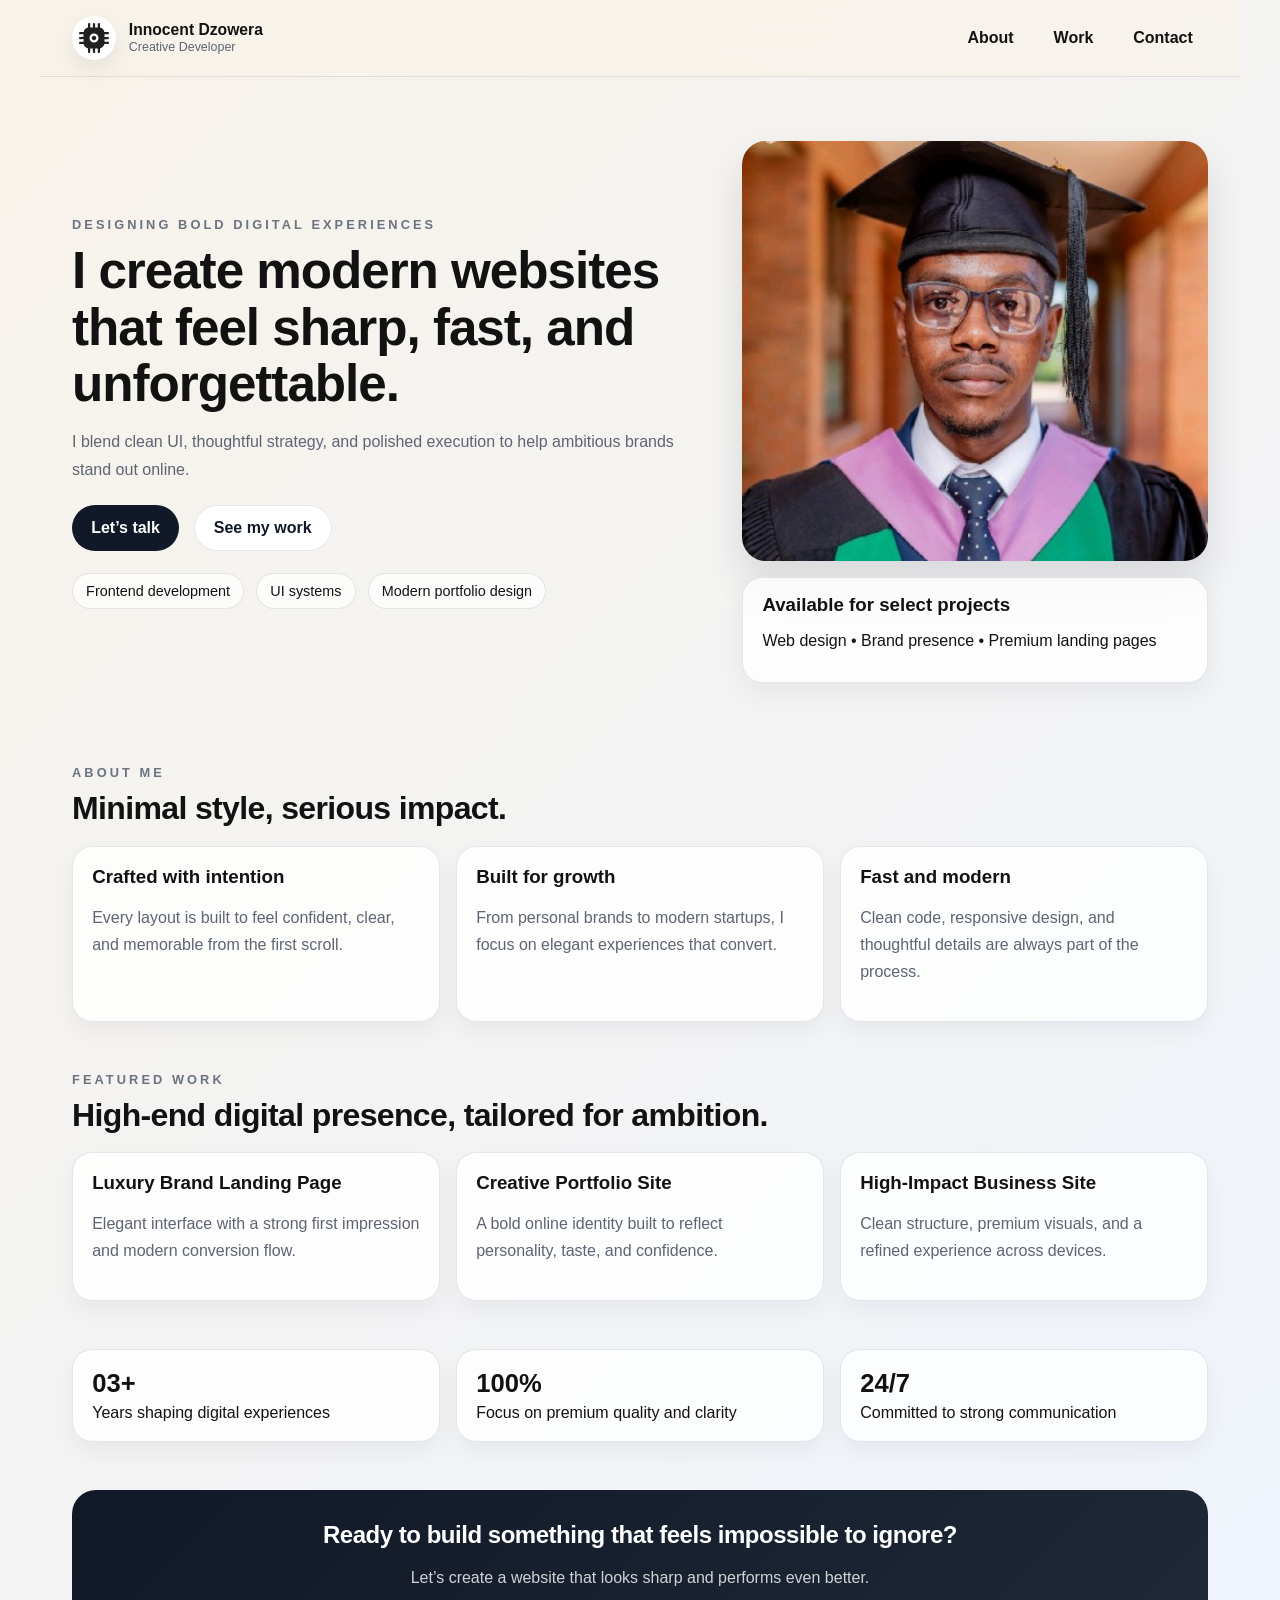
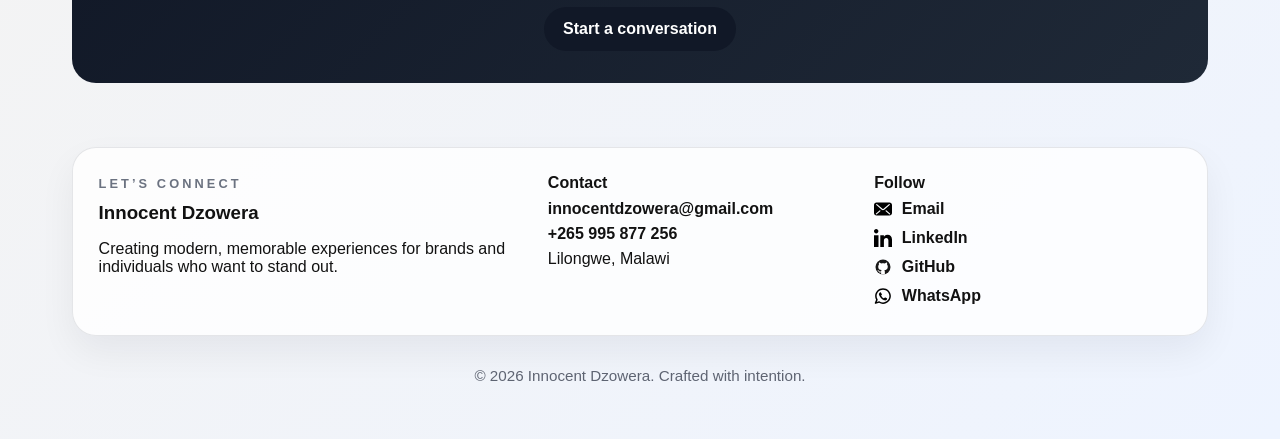
==== index.html @ d93cdc08 "made the three pages alive" ====
<!DOCTYPE html>
<html lang="en">
<head>
  <meta charset="UTF-8">
  <meta name="viewport" content="width=device-width, initial-scale=1.0">
  <title>Portfolio Page | Innocent Dzowera</title>
  <link rel="stylesheet" href="style.css">
</head>
<body>
  <header class="site-header">
    <a class="brand" href="#home">
      <img class="brand-logo" src="assets/logo.svg" alt="Innocent Dzowera logo">
      <span class="brand-text">
        <strong>Innocent Dzowera</strong>
        <small>Creative Developer</small>
      </span>
    </a>

    <nav class="site-nav" aria-label="Primary navigation">
      <a href="#about">About</a>
      <a href="work.html">Work</a>
      <a href="#footer">Contact</a>
    </nav>
  </header>

  <main id="home">
    <section class="hero">
      <div class="hero-copy">
        <p class="eyebrow">Designing bold digital experiences</p>
        <h1>I create modern websites that feel sharp, fast, and unforgettable.</h1>
        <p class="hero-text">
          I blend clean UI, thoughtful strategy, and polished execution to help ambitious brands stand out online.
        </p>
        <div class="hero-actions">
          <a class="btn btn-primary" href="#contact">Let’s talk</a>
          <a class="btn btn-secondary" href="#work">See my work</a>
        </div>
        <ul class="hero-highlights">
          <li>Frontend development</li>
          <li>UI systems</li>
          <li>Modern portfolio design</li>
        </ul>
      </div>

      <div class="hero-panel">
        <img src="assets/profile.jfif" alt="Portrait of Innocent Dzowera">
        <div class="hero-card">
          <h3>Available for select projects</h3>
          <p>Web design • Brand presence • Premium landing pages</p>
        </div>
      </div>
    </section>

    <section id="about" class="section">
      <div class="section-heading">
        <p class="eyebrow">About me</p>
        <h2>Minimal style, serious impact.</h2>
      </div>
      <div class="card-grid">
        <article class="info-card">
          <h3>Crafted with intention</h3>
          <p>Every layout is built to feel confident, clear, and memorable from the first scroll.</p>
        </article>
        <article class="info-card">
          <h3>Built for growth</h3>
          <p>From personal brands to modern startups, I focus on elegant experiences that convert.</p>
        </article>
        <article class="info-card">
          <h3>Fast and modern</h3>
          <p>Clean code, responsive design, and thoughtful details are always part of the process.</p>
        </article>
      </div>
    </section>

    <section id="work" class="section">
      <div class="section-heading">
        <p class="eyebrow">Featured work</p>
        <h2>High-end digital presence, tailored for ambition.</h2>
      </div>
      <div class="project-grid">
        <article class="project-card">
          <h3>Luxury Brand Landing Page</h3>
          <p>Elegant interface with a strong first impression and modern conversion flow.</p>
        </article>
        <article class="project-card">
          <h3>Creative Portfolio Site</h3>
          <p>A bold online identity built to reflect personality, taste, and confidence.</p>
        </article>
        <article class="project-card">
          <h3>High-Impact Business Site</h3>
          <p>Clean structure, premium visuals, and a refined experience across devices.</p>
        </article>
      </div>
    </section>

    <section class="section stats-section">
      <div class="stats-card">
        <strong>03+</strong>
        <span>Years shaping digital experiences</span>
      </div>
      <div class="stats-card">
        <strong>100%</strong>
        <span>Focus on premium quality and clarity</span>
      </div>
      <div class="stats-card">
        <strong>24/7</strong>
        <span>Committed to strong communication</span>
      </div>
    </section>

    <section id="contact" class="cta-section">
      <h2>Ready to build something that feels impossible to ignore?</h2>
      <p>Let’s create a website that looks sharp and performs even better.</p>
      <a class="btn btn-primary" href="mailto:hello@dzowera.com">Start a conversation</a>
    </section>
  </main>

  <footer id="footer" class="site-footer">
    <div class="footer-panel">
      <div>
        <p class="eyebrow">Let’s connect</p>
        <h3>Innocent Dzowera</h3>
        <p>Creating modern, memorable experiences for brands and individuals who want to stand out.</p>
      </div>

      <div>
        <h4>Contact</h4>
        <ul class="footer-links">
          <li><a href="mailto:innocentdzowera@gmail.com">innocentdzowera@gmail.com</a></li>
          <li><a href="tel:+265995877256">+265 995 877 256</a></li>
          <li>Lilongwe, Malawi</li>
        </ul>
      </div>

      <div>
        <h4>Follow</h4>
        <ul class="footer-links social-links">
          <li>
            <a href="mailto:hello@dzowera.com" aria-label="Email">
              <img src="assets/email.svg" alt="Email icon">
              <span>Email</span>
            </a>
          </li>
          <li>
            <a href="https://www.linkedin.com/in/innocent-dzowera-a31477274" aria-label="LinkedIn">
              <img src="assets/linkedin.svg" alt="LinkedIn icon">
              <span>LinkedIn</span>
            </a>
          </li>
          <li>
            <a href="https://github.com/dzowera" aria-label="GitHub">
              <img src="assets/github.svg" alt="GitHub icon">
              <span>GitHub</span>
            </a>
          </li>
          <li>
            <a href="https://wa.me/265995877256" aria-label="WhatsApp">
              <img src="assets/whatsapp.svg" alt="WhatsApp icon">
              <span>WhatsApp</span>
            </a>
          </li>
        </ul>
      </div>
    </div>

    <div class="footer-bottom">
      <p>© 2026 Innocent Dzowera. Crafted with intention.</p>
    </div>
  </footer>
</body>
</html>
---- style.css ----
:root {
  --bg: #f6f2ea;
  --surface: rgba(255, 255, 255, 0.78);
  --text: #121212;
  --muted: #5e6472;
  --accent: #111827;
  --border: rgba(17, 24, 39, 0.1);
}

* {
  box-sizing: border-box;
}

html {
  scroll-behavior: smooth;
}

body {
  margin: 0;
  font-family: "Segoe UI", Tahoma, Geneva, Verdana, sans-serif;
  background: linear-gradient(135deg, #f8f3ea 0%, #eef4ff 100%);
  color: var(--text);
}

img {
  max-width: 100%;
  display: block;
}

.site-header {
  position: sticky;
  top: 0;
  z-index: 1000;
  display: flex;
  justify-content: space-between;
  align-items: center;
  padding: 1rem 2rem;
  max-width: 1200px;
  margin: 0 auto;
  background: rgba(248, 243, 234, 0.7);
  backdrop-filter: blur(16px);
  border-bottom: 1px solid var(--border);
}

.brand {
  display: inline-flex;
  align-items: center;
  gap: 0.8rem;
  text-decoration: none;
  color: var(--text);
}

.brand-logo {
  width: 44px;
  height: 44px;
  border-radius: 50%;
  padding: 0.25rem;
  background: #fff;
  box-shadow: 0 10px 25px rgba(0, 0, 0, 0.08);
}

.brand-text {
  display: flex;
  flex-direction: column;
  line-height: 1.1;
}

.brand-text strong {
  font-size: 0.98rem;
  font-weight: 800;
}

.brand-text small {
  color: var(--muted);
  font-size: 0.78rem;
  margin-top: 0.2rem;
}

.site-nav {
  display: flex;
  gap: 0.6rem;
}

.site-nav a {
  text-decoration: none;
  color: var(--text);
  font-weight: 700;
  padding: 0.65rem 0.95rem;
  border-radius: 999px;
  transition: all 0.25s ease;
}

.site-nav a:hover {
  background: var(--accent);
  color: #fff;
  transform: translateY(-2px);
}

main {
  max-width: 1200px;
  margin: 0 auto;
  padding: 2rem 2rem 4rem;
}

.page-hero {
  padding: 2rem 0 2.2rem;
}

.page-hero h1 {
  font-size: clamp(2rem, 3.8vw, 3rem);
  margin: 0 0 0.8rem;
  line-height: 1.1;
}

.filter-bar {
  display: flex;
  flex-wrap: wrap;
  gap: 0.7rem;
  margin-top: 1.2rem;
}

.filter-chip {
  border: 1px solid var(--border);
  background: #fff;
  color: var(--text);
  padding: 0.55rem 0.9rem;
  border-radius: 999px;
  cursor: pointer;
  font-weight: 700;
}

.filter-chip.active {
  background: var(--accent);
  color: #fff;
  border-color: var(--accent);
}

.work-grid {
  display: grid;
  grid-template-columns: repeat(3, minmax(0, 1fr));
  gap: 1rem;
}

.work-card {
  background: var(--surface);
  border: 1px solid var(--border);
  border-radius: 24px;
  padding: 1.3rem;
  box-shadow: 0 10px 24px rgba(17, 24, 39, 0.05);
  min-height: 240px;
}

.work-card.featured {
  grid-column: span 2;
  background: linear-gradient(135deg, rgba(255,255,255,0.95), rgba(238,244,255,0.95));
}

.work-card-top {
  display: flex;
  gap: 0.5rem;
  flex-wrap: wrap;
  margin-bottom: 0.9rem;
}

.work-tag {
  display: inline-block;
  padding: 0.35rem 0.7rem;
  border-radius: 999px;
  background: rgba(17, 24, 39, 0.06);
  font-size: 0.75rem;
  font-weight: 700;
  text-transform: uppercase;
  letter-spacing: 0.08em;
}

.work-card h3,
.process-card h3 {
  margin: 0 0 0.45rem;
}

.work-card p,
.process-card p {
  color: var(--muted);
  line-height: 1.7;
}

.work-card a {
  display: inline-block;
  margin-top: 0.6rem;
  color: var(--accent);
  font-weight: 700;
  text-decoration: none;
}

.process-grid {
  display: grid;
  grid-template-columns: repeat(3, minmax(0, 1fr));
  gap: 1rem;
}

.process-card {
  background: var(--surface);
  border: 1px solid var(--border);
  border-radius: 20px;
  padding: 1.2rem;
}

.contact-shell {
  display: grid;
  grid-template-columns: 0.95fr 1.05fr;
  gap: 1rem;
  margin-top: 1rem;
}

.contact-card {
  background: var(--surface);
  border: 1px solid var(--border);
  border-radius: 24px;
  padding: 1.4rem;
  box-shadow: 0 10px 24px rgba(17, 24, 39, 0.05);
}

.contact-card h3 {
  margin-top: 0;
}

.contact-form-card form {
  display: grid;
  gap: 0.9rem;
}

.contact-form-card label {
  display: grid;
  gap: 0.35rem;
  font-weight: 600;
}

.contact-form-card input,
.contact-form-card textarea {
  width: 100%;
  border: 1px solid var(--border);
  border-radius: 14px;
  padding: 0.8rem 0.95rem;
  font: inherit;
  background: #fff;
}

.contact-form-card input:focus,
.contact-form-card textarea:focus {
  outline: none;
  border-color: var(--accent);
  box-shadow: 0 0 0 3px rgba(17, 24, 39, 0.08);
}

.hero {
  display: grid;
  grid-template-columns: 1.15fr 0.85fr;
  gap: 2.5rem;
  align-items: center;
  padding: 2rem 0 3rem;
}

.eyebrow {
  display: inline-block;
  margin: 0 0 0.7rem;
  font-size: 0.8rem;
  text-transform: uppercase;
  letter-spacing: 0.24em;
  color: #6b7280;
  font-weight: 700;
}

.hero h1,
.section-heading h2,
.cta-section h2 {
  margin: 0 0 1rem;
  line-height: 1.1;
  letter-spacing: -0.02em;
}

.hero h1 {
  font-size: clamp(2rem, 4vw, 3.3rem);
}

.hero-text,
.info-card p,
.project-card p,
.cta-section p {
  color: var(--muted);
  font-size: 1rem;
  line-height: 1.7;
}

.hero-actions {
  display: flex;
  flex-wrap: wrap;
  gap: 0.9rem;
  margin: 1.4rem 0 1.4rem;
}

.btn {
  display: inline-flex;
  align-items: center;
  justify-content: center;
  text-decoration: none;
  font-weight: 700;
  padding: 0.8rem 1.2rem;
  border-radius: 999px;
  transition: all 0.25s ease;
}

.btn-primary {
  background: var(--accent);
  color: #fff;
}

.btn-secondary {
  background: #fff;
  color: var(--accent);
  border: 1px solid var(--border);
}

.btn:hover {
  transform: translateY(-2px);
}

.hero-highlights {
  display: flex;
  flex-wrap: wrap;
  gap: 0.75rem;
  padding: 0;
  margin: 0;
  list-style: none;
}

.hero-highlights li {
  background: rgba(255, 255, 255, 0.7);
  border: 1px solid var(--border);
  padding: 0.55rem 0.82rem;
  border-radius: 999px;
  font-size: 0.9rem;
}

.hero-panel img {
  width: 100%;
  border-radius: 24px;
  box-shadow: 0 20px 40px rgba(17, 24, 39, 0.12);
  object-fit: cover;
  height: 420px;
}

.hero-card {
  margin-top: 1rem;
  background: var(--surface);
  border: 1px solid var(--border);
  border-radius: 20px;
  padding: 1rem 1.2rem;
  box-shadow: 0 10px 30px rgba(17, 24, 39, 0.06);
}

.hero-card h3,
.info-card h3,
.project-card h3 {
  margin: 0 0 0.4rem;
}

.section {
  padding: 2rem 0 1rem;
}

.section-heading {
  margin-bottom: 1.2rem;
}

.section-heading h2 {
  font-size: clamp(1.5rem, 2.5vw, 2rem);
}

.card-grid,
.project-grid {
  display: grid;
  gap: 1rem;
}

.card-grid {
  grid-template-columns: repeat(3, minmax(0, 1fr));
}

.info-card,
.project-card,
.stats-card {
  background: var(--surface);
  border: 1px solid var(--border);
  border-radius: 20px;
  padding: 1.2rem;
  box-shadow: 0 10px 24px rgba(17, 24, 39, 0.05);
}

.project-grid {
  grid-template-columns: repeat(3, minmax(0, 1fr));
}

.stats-section {
  display: grid;
  grid-template-columns: repeat(3, minmax(0, 1fr));
  gap: 1rem;
  padding-top: 2rem;
}

.stats-card strong {
  display: block;
  font-size: 1.6rem;
  margin-bottom: 0.35rem;
}

.cta-section {
  margin-top: 2rem;
  padding: 2rem;
  border-radius: 24px;
  background: linear-gradient(135deg, #111827, #1f2937);
  color: #fff;
  text-align: center;
}

.cta-section p {
  color: rgba(255, 255, 255, 0.8);
}

.site-footer {
  max-width: 1200px;
  margin: 0 auto;
  padding: 0 2rem 2.5rem;
}

.footer-panel {
  display: grid;
  grid-template-columns: 1.4fr 1fr 1fr;
  gap: 1.2rem;
  padding: 1.6rem;
  border: 1px solid var(--border);
  border-radius: 24px;
  background: rgba(255, 255, 255, 0.8);
  box-shadow: 0 16px 36px rgba(17, 24, 39, 0.06);
}

.footer-panel h3,
.footer-panel h4 {
  margin: 0 0 0.5rem;
}

.footer-links {
  list-style: none;
  padding: 0;
  margin: 0;
  display: grid;
  gap: 0.45rem;
}

.footer-links a {
  color: var(--text);
  text-decoration: none;
  font-weight: 600;
  display: inline-flex;
  align-items: center;
  gap: 0.6rem;
  transition: color 0.2s ease;
}

.footer-links a:hover {
  color: #4f46e5;
}

.footer-links img {
  width: 18px;
  height: 18px;
  object-fit: contain;
}

.footer-bottom {
  text-align: center;
  padding-top: 1rem;
  color: var(--muted);
  font-size: 0.95rem;
}

@media (max-width: 860px) {
  .footer-panel {
    grid-template-columns: 1fr;
  }

  .work-grid,
  .process-grid,
  .contact-shell {
    grid-template-columns: 1fr;
  }

  .work-card.featured {
    grid-column: span 1;
  }
}

@media (max-width: 640px) {
  .site-footer {
    padding: 0 1.2rem 2rem;
  }

  .footer-panel {
    padding: 1.2rem;
  }
}

@media (max-width: 860px) {
  .hero,
  .card-grid,
  .project-grid,
  .stats-section {
    grid-template-columns: 1fr;
  }
}

@media (max-width: 640px) {
  .site-header {
    flex-direction: column;
    gap: 0.9rem;
    padding: 1rem 1.2rem;
  }

  .site-nav {
    width: 100%;
    justify-content: center;
  }

  main {
    padding: 1rem 1.2rem 3rem;
  }

  .hero {
    gap: 1.5rem;
    padding-top: 1rem;
  }

  .hero-panel img {
    height: 300px;
  }

  .cta-section {
    padding: 1.5rem 1rem;
  }
}
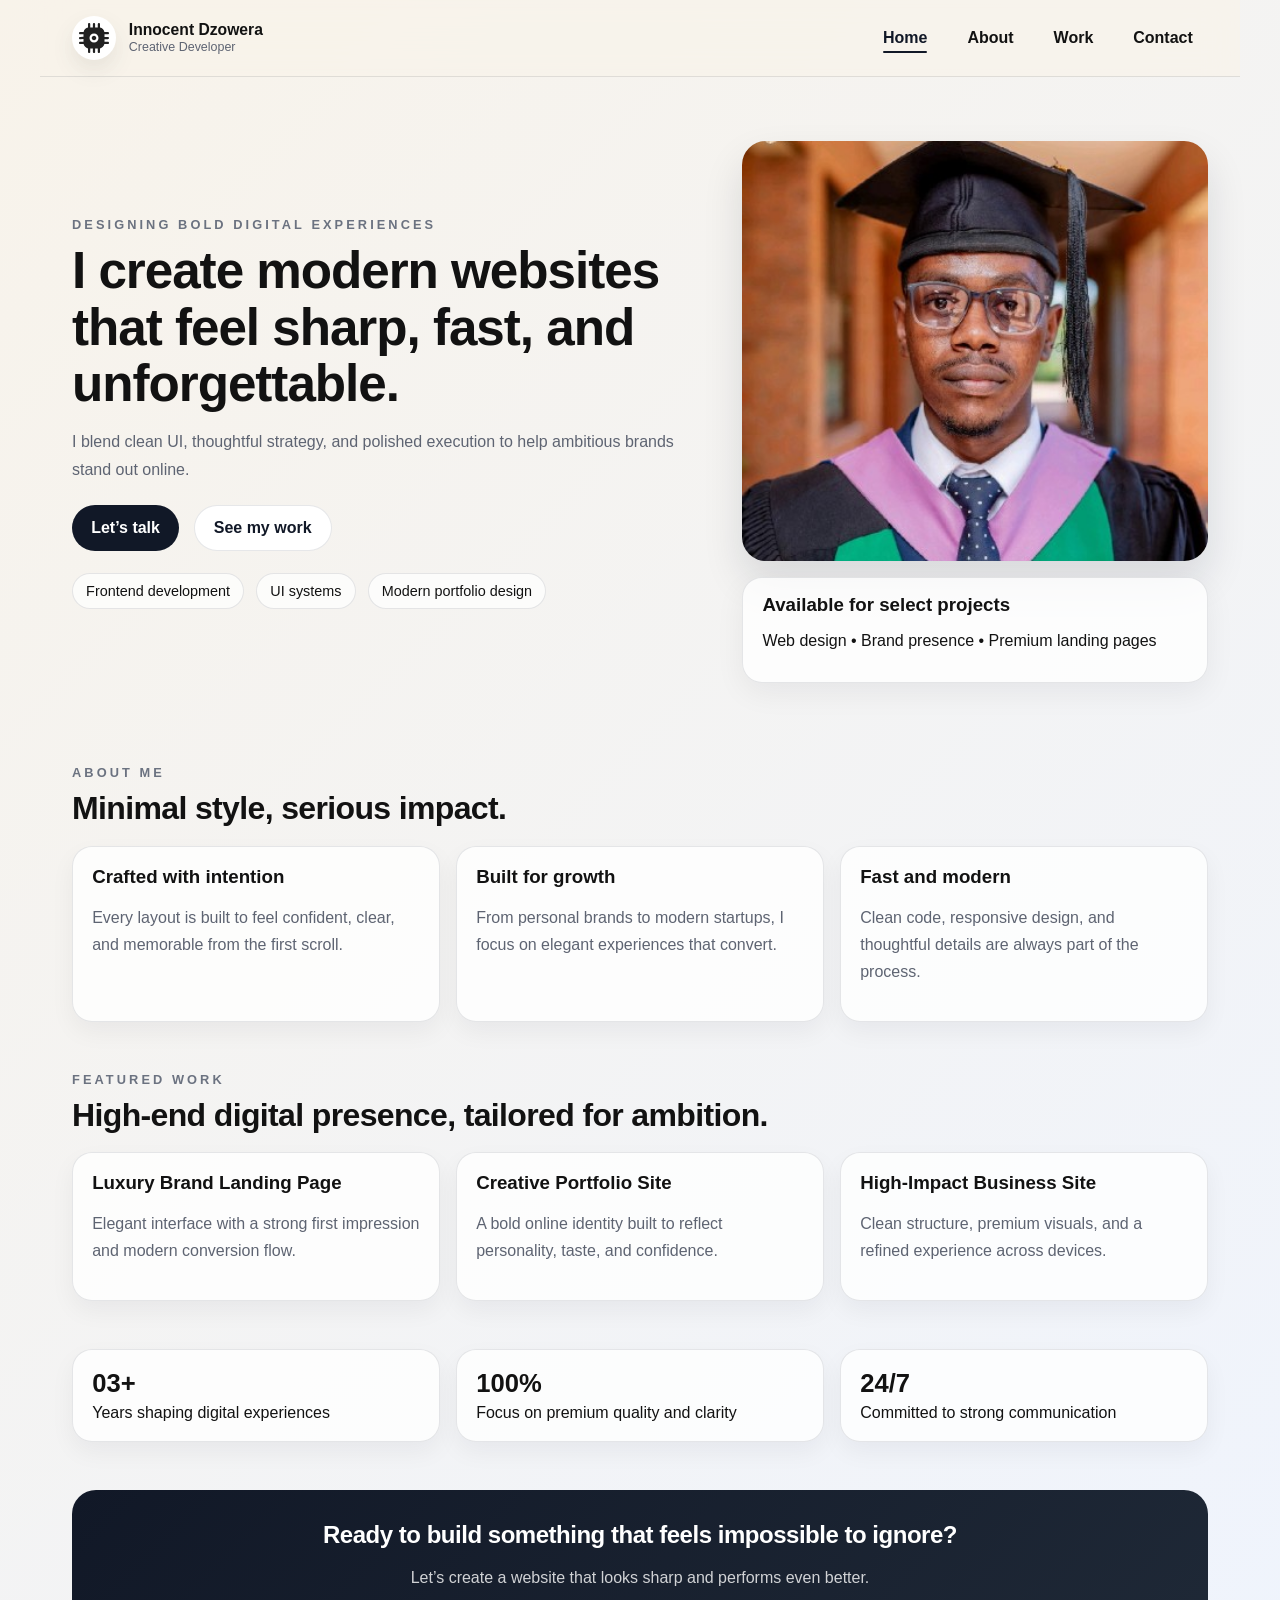
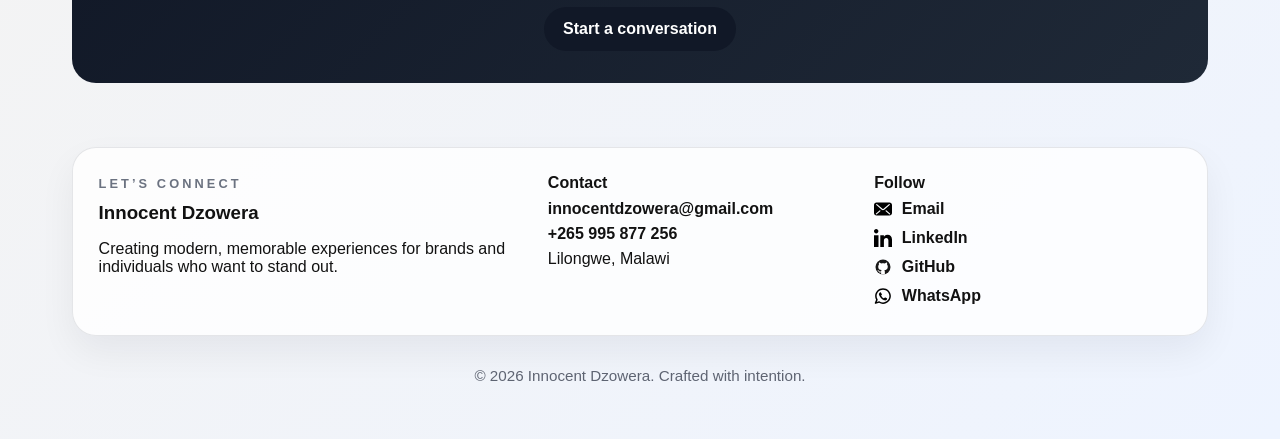
==== commit d6ec466b: "made the UI user friendly by adding a nice modern nav" ====
--- a/index.html
+++ b/index.html
@@ -17,9 +17,10 @@
     </a>
 
     <nav class="site-nav" aria-label="Primary navigation">
+      <a class="active" href="#home">Home</a>
       <a href="#about">About</a>
       <a href="work.html">Work</a>
-      <a href="#footer">Contact</a>
+      <a href="#contact">Contact</a>
     </nav>
   </header>
 
--- a/style.css
+++ b/style.css
@@ -96,6 +96,24 @@
   transform: translateY(-2px);
 }
 
+.site-nav a.active {
+  color: var(--accent);
+  position: relative;
+}
+
+.site-nav a.active::after {
+  content: "";
+  position: absolute;
+  left: 0.95rem;
+  right: 0.95rem;
+  bottom: 0.25rem;
+  height: 2px;
+  border-radius: 999px;
+  background: var(--accent);
+  transform: scaleX(1);
+  transform-origin: center;
+}
+
 main {
   max-width: 1200px;
   margin: 0 auto;
@@ -139,6 +157,15 @@
   display: grid;
   grid-template-columns: repeat(3, minmax(0, 1fr));
   gap: 1rem;
+}
+
+.empty-state {
+  margin-top: 1rem;
+  padding: 1rem 1.2rem;
+  border: 1px dashed var(--border);
+  border-radius: 16px;
+  color: var(--muted);
+  background: rgba(255, 255, 255, 0.55);
 }
 
 .work-card {
@@ -192,6 +219,19 @@
   text-decoration: none;
 }
 
+.work-meta {
+  display: flex;
+  flex-direction: column;
+  gap: 0.8rem;
+  margin-top: 1rem;
+}
+
+.work-tags {
+  display: flex;
+  flex-wrap: wrap;
+  gap: 0.4rem;
+}
+
 .process-grid {
   display: grid;
   grid-template-columns: repeat(3, minmax(0, 1fr));
